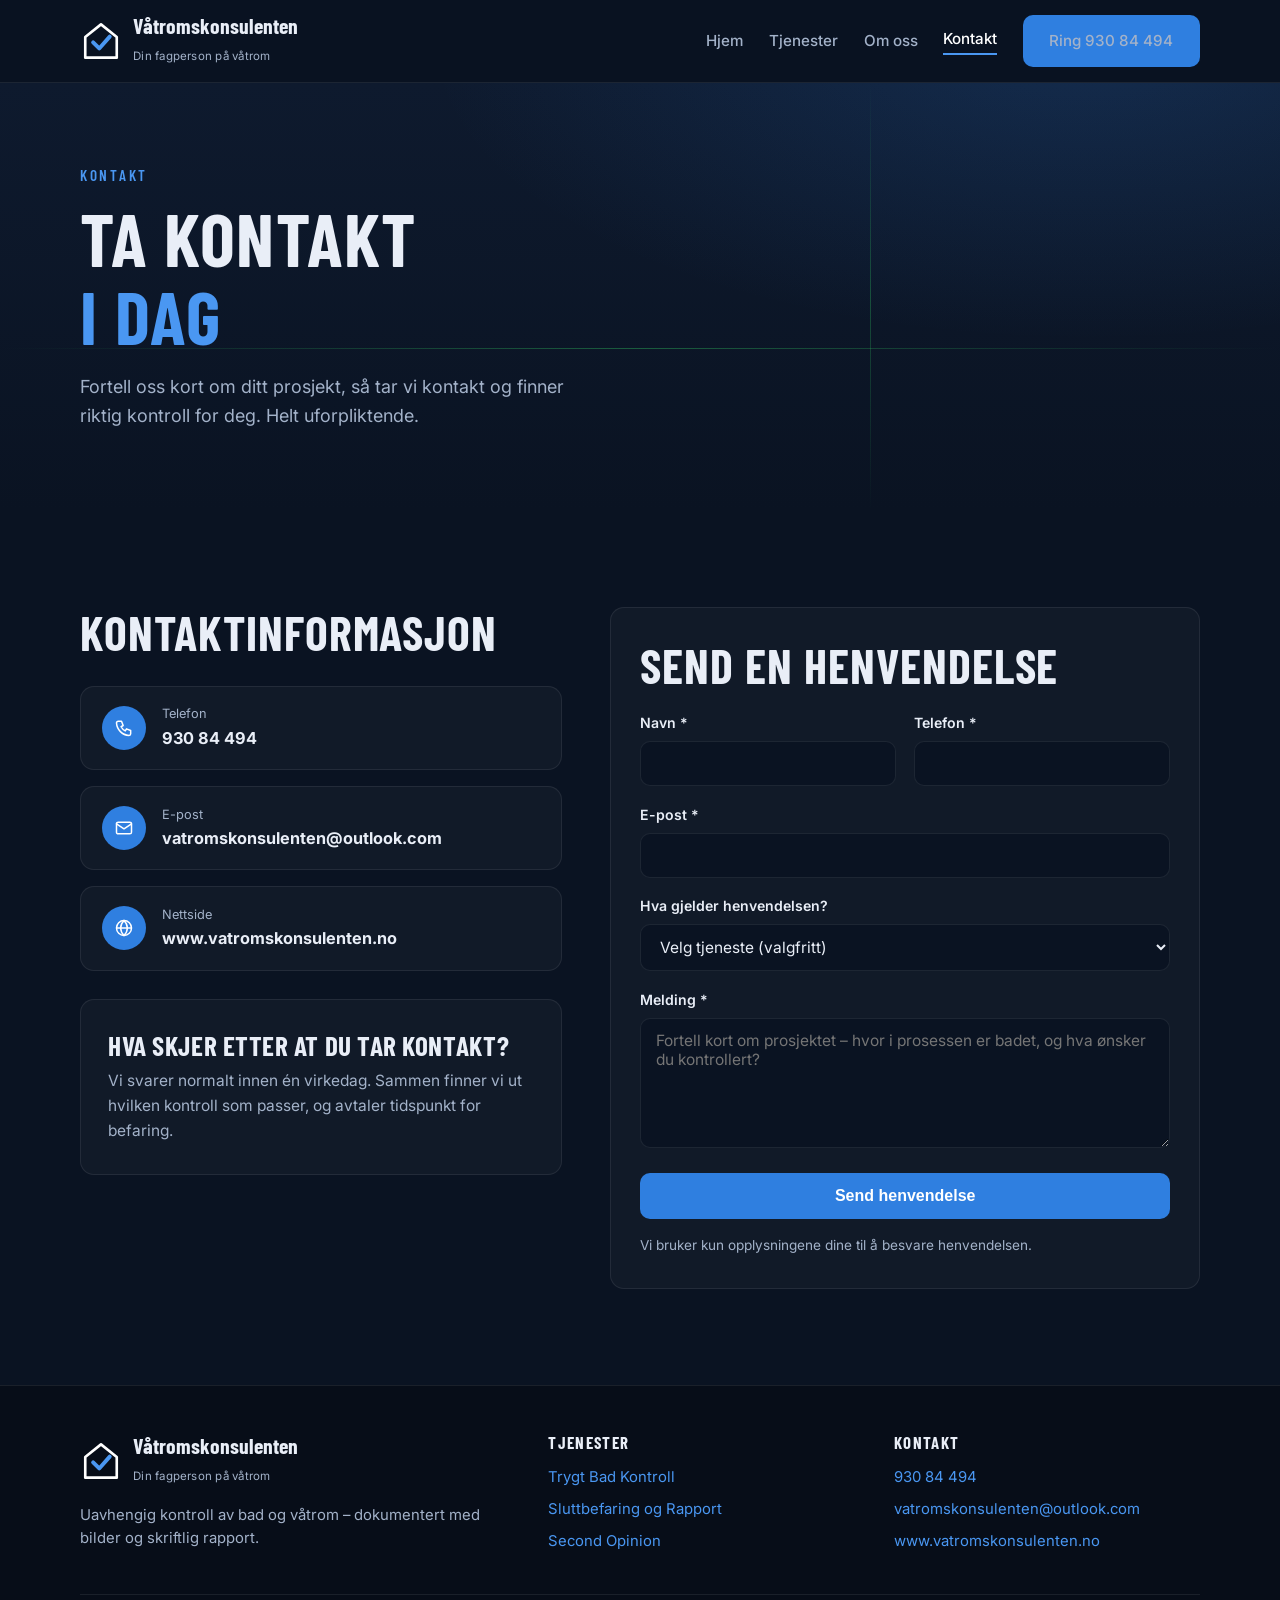
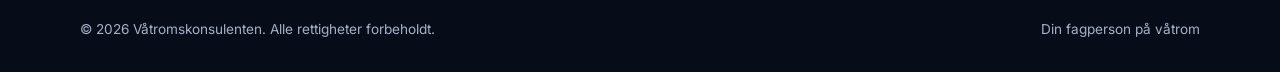
==== kontakt.html @ 176c602d "Legg til nettside for Våtromskonsulenten Statisk nettside med fire sider i mørk stil basert på trykk" ====
<!DOCTYPE html>
<html lang="no">
<head>
  <meta charset="UTF-8">
  <meta name="viewport" content="width=device-width, initial-scale=1.0">
  <title>Kontakt oss – Våtromskonsulenten</title>
  <meta name="description" content="Kontakt Våtromskonsulenten for uavhengig kontroll av bad og våtrom. Ring 930 84 494 eller send oss en henvendelse.">
  <link rel="preconnect" href="https://fonts.googleapis.com">
  <link rel="preconnect" href="https://fonts.gstatic.com" crossorigin>
  <link href="https://fonts.googleapis.com/css2?family=Barlow+Condensed:wght@600;700&family=Inter:wght@400;500;600&display=swap" rel="stylesheet">
  <link rel="stylesheet" href="css/style.css">
</head>
<body>

<header class="site-header">
  <div class="container">
    <a href="index.html" class="brand">
      <svg class="brand-logo" viewBox="0 0 48 48" fill="none" aria-hidden="true">
        <path d="M24 5 6 19.5V43h36V19.5L24 5z" stroke="#fff" stroke-width="3" stroke-linejoin="round"/>
        <path d="M15 25.5l7 7L34 19" stroke="#4a97f2" stroke-width="4.5" stroke-linecap="round" stroke-linejoin="round"/>
      </svg>
      <span>
        <span class="brand-name">Våtromskonsulenten</span><br>
        <span class="brand-tag">Din fagperson på våtrom</span>
      </span>
    </a>
    <button class="nav-toggle" aria-label="Meny" aria-expanded="false">☰</button>
    <nav class="site-nav">
      <a href="index.html">Hjem</a>
      <a href="tjenester.html">Tjenester</a>
      <a href="om-oss.html">Om oss</a>
      <a href="kontakt.html" aria-current="page">Kontakt</a>
      <a href="tel:+4793084494" class="btn btn-primary">Ring 930 84 494</a>
    </nav>
  </div>
</header>

<main>

  <section class="hero" style="padding-block: clamp(3rem, 7vw, 5rem);">
    <div class="container">
      <p class="eyebrow">Kontakt</p>
      <h1>Ta kontakt<br><span class="accent-blue">i dag</span></h1>
      <p class="lead" style="margin-top: 1.2rem;">Fortell oss kort om ditt prosjekt, så tar vi kontakt og finner riktig kontroll for deg. Helt uforpliktende.</p>
    </div>
  </section>

  <section class="section">
    <div class="container contact-grid">

      <div>
        <h2>Kontaktinformasjon</h2>
        <div class="contact-list">
          <a href="tel:+4793084494" class="contact-item">
            <span class="icon-badge">
              <svg viewBox="0 0 24 24" fill="none" aria-hidden="true"><path d="M5 4h4l2 5-2.5 1.5a12 12 0 0 0 5 5L15 13l5 2v4a2 2 0 0 1-2 2A16 16 0 0 1 3 6a2 2 0 0 1 2-2z" stroke="#fff" stroke-width="1.8" stroke-linejoin="round"/></svg>
            </span>
            <span><small>Telefon</small><strong>930 84 494</strong></span>
          </a>
          <a href="mailto:vatromskonsulenten@outlook.com" class="contact-item">
            <span class="icon-badge">
              <svg viewBox="0 0 24 24" fill="none" aria-hidden="true"><rect x="3" y="5" width="18" height="14" rx="2" stroke="#fff" stroke-width="1.8"/><path d="M3 7l9 6 9-6" stroke="#fff" stroke-width="1.8" stroke-linecap="round" stroke-linejoin="round"/></svg>
            </span>
            <span><small>E-post</small><strong>vatromskonsulenten@outlook.com</strong></span>
          </a>
          <a href="https://www.vatromskonsulenten.no" class="contact-item">
            <span class="icon-badge">
              <svg viewBox="0 0 24 24" fill="none" aria-hidden="true"><circle cx="12" cy="12" r="9" stroke="#fff" stroke-width="1.8"/><path d="M3 12h18M12 3c2.5 2.6 4 5.6 4 9s-1.5 6.4-4 9c-2.5-2.6-4-5.6-4-9s1.5-6.4 4-9z" stroke="#fff" stroke-width="1.8"/></svg>
            </span>
            <span><small>Nettside</small><strong>www.vatromskonsulenten.no</strong></span>
          </a>
        </div>

        <div class="card" style="margin-top: 1.8rem;">
          <h3>Hva skjer etter at du tar kontakt?</h3>
          <p style="margin-top: 0.6rem;">Vi svarer normalt innen én virkedag. Sammen finner vi ut hvilken kontroll som passer, og avtaler tidspunkt for befaring.</p>
        </div>
      </div>

      <div>
        <div class="form-card">
          <h2 style="margin-bottom: 1.4rem;">Send en henvendelse</h2>
          <!--
            SKJEMAOPPSETT (gjøres ved lansering):
            1. Opprett gratis konto på https://formspree.io
            2. Lag et nytt skjema og kopier skjema-ID-en (ser ut som "xabcdefg")
            3. Bytt ut FORM_ID i action-attributtet under med den ekte ID-en
            Skjemaet sender da e-post rett til innboksen – ingen backend nødvendig.
          -->
          <form id="contact-form" action="https://formspree.io/f/FORM_ID" method="POST">
            <div class="form-grid">
              <div class="form-row">
                <div class="field">
                  <label for="name">Navn *</label>
                  <input type="text" id="name" name="navn" required autocomplete="name">
                </div>
                <div class="field">
                  <label for="phone">Telefon *</label>
                  <input type="tel" id="phone" name="telefon" required autocomplete="tel">
                </div>
              </div>
              <div class="field">
                <label for="email">E-post *</label>
                <input type="email" id="email" name="epost" required autocomplete="email">
              </div>
              <div class="field">
                <label for="service">Hva gjelder henvendelsen?</label>
                <select id="service" name="tjeneste">
                  <option value="">Velg tjeneste (valgfritt)</option>
                  <option value="Trygt Bad Kontroll">Trygt Bad Kontroll – før flislegging</option>
                  <option value="Sluttbefaring og Rapport">Sluttbefaring og Rapport – før overtakelse</option>
                  <option value="Second Opinion">Second Opinion – tvist eller skade</option>
                  <option value="Annet">Annet / usikker</option>
                </select>
              </div>
              <div class="field">
                <label for="message">Melding *</label>
                <textarea id="message" name="melding" required placeholder="Fortell kort om prosjektet – hvor i prosessen er badet, og hva ønsker du kontrollert?"></textarea>
              </div>
              <button type="submit" class="btn btn-primary" style="justify-content: center;">Send henvendelse</button>
            </div>
            <p class="form-status" id="form-status" role="status"></p>
            <p class="form-note">Vi bruker kun opplysningene dine til å besvare henvendelsen.</p>
          </form>
        </div>
      </div>

    </div>
  </section>

</main>

<footer class="site-footer">
  <div class="container">
    <div class="footer-grid">
      <div>
        <a href="index.html" class="brand" style="margin-bottom: 1rem;">
          <svg class="brand-logo" viewBox="0 0 48 48" fill="none" aria-hidden="true">
            <path d="M24 5 6 19.5V43h36V19.5L24 5z" stroke="#fff" stroke-width="3" stroke-linejoin="round"/>
            <path d="M15 25.5l7 7L34 19" stroke="#4a97f2" stroke-width="4.5" stroke-linecap="round" stroke-linejoin="round"/>
          </svg>
          <span>
            <span class="brand-name">Våtromskonsulenten</span><br>
            <span class="brand-tag">Din fagperson på våtrom</span>
          </span>
        </a>
        <p>Uavhengig kontroll av bad og våtrom – dokumentert med bilder og skriftlig rapport.</p>
      </div>
      <div>
        <h3>Tjenester</h3>
        <ul>
          <li><a href="tjenester.html#trygt-bad">Trygt Bad Kontroll</a></li>
          <li><a href="tjenester.html#sluttbefaring">Sluttbefaring og Rapport</a></li>
          <li><a href="tjenester.html#second-opinion">Second Opinion</a></li>
        </ul>
      </div>
      <div>
        <h3>Kontakt</h3>
        <ul>
          <li><a href="tel:+4793084494">930 84 494</a></li>
          <li><a href="mailto:vatromskonsulenten@outlook.com">vatromskonsulenten@outlook.com</a></li>
          <li><a href="https://www.vatromskonsulenten.no">www.vatromskonsulenten.no</a></li>
        </ul>
      </div>
    </div>
    <div class="footer-bottom">
      <span>© 2026 Våtromskonsulenten. Alle rettigheter forbeholdt.</span>
      <span>Din fagperson på våtrom</span>
    </div>
  </div>
</footer>

<script src="js/main.js"></script>
</body>
</html>
---- css/style.css ----
/* ==========================================================================
   Våtromskonsulenten — hovedstilark
   Fargepalett og uttrykk hentet fra trykksakene:
   mørk marineblå, blå aksent, olivengrønn aksent (Second Opinion),
   hvite kondenserte titler og grønne "laserlinjer".
   ========================================================================== */

:root {
  --navy-950: #070d18;
  --navy-900: #0a1322;
  --navy-800: #0e1a2e;
  --navy-700: #14233c;
  --navy-600: #1b2f4e;
  --blue: #2f7fe0;
  --blue-bright: #4a97f2;
  --blue-soft: #7db4f5;
  --green: #93a75c;
  --green-bright: #a9bd6f;
  --laser: #35e06a;
  --text: #e9eef7;
  --muted: #a3b2c9;
  --line: rgba(255, 255, 255, 0.08);
  --card: rgba(255, 255, 255, 0.03);
  --radius: 14px;
  --font-head: "Barlow Condensed", "Arial Narrow", sans-serif;
  --font-body: "Inter", "Segoe UI", Helvetica, Arial, sans-serif;
}

* { margin: 0; padding: 0; box-sizing: border-box; }

html { scroll-behavior: smooth; }

body {
  font-family: var(--font-body);
  background: var(--navy-900);
  color: var(--text);
  line-height: 1.6;
  -webkit-font-smoothing: antialiased;
}

img, svg { display: block; max-width: 100%; }

a { color: var(--blue-bright); text-decoration: none; }
a:hover { color: var(--blue-soft); }

.container {
  width: min(1120px, 100% - 2.5rem);
  margin-inline: auto;
}

/* ---------- Typografi ---------- */

h1, h2, h3, .display {
  font-family: var(--font-head);
  font-weight: 700;
  text-transform: uppercase;
  letter-spacing: 0.02em;
  line-height: 1.05;
}

h1 { font-size: clamp(2.6rem, 6.5vw, 4.6rem); }
h2 { font-size: clamp(2rem, 4.5vw, 3rem); }
h3 { font-size: clamp(1.35rem, 2.5vw, 1.7rem); }

.accent-blue { color: var(--blue-bright); }
.accent-green { color: var(--green-bright); }

.lead {
  font-size: 1.125rem;
  color: var(--muted);
  max-width: 46ch;
}

.eyebrow {
  font-family: var(--font-head);
  text-transform: uppercase;
  letter-spacing: 0.18em;
  font-size: 0.95rem;
  font-weight: 600;
  color: var(--blue-bright);
  margin-bottom: 0.75rem;
}

.eyebrow.green { color: var(--green-bright); }

/* ---------- Header / navigasjon ---------- */

.site-header {
  position: sticky;
  top: 0;
  z-index: 50;
  background: rgba(10, 19, 34, 0.92);
  backdrop-filter: blur(10px);
  border-bottom: 1px solid var(--line);
}

.site-header .container {
  display: flex;
  align-items: center;
  justify-content: space-between;
  gap: 1.5rem;
  padding-block: 0.9rem;
}

.brand {
  display: flex;
  align-items: center;
  gap: 0.7rem;
  color: var(--text);
}
.brand:hover { color: var(--text); }

.brand-logo { width: 42px; height: 42px; flex-shrink: 0; }

.brand-name {
  font-family: var(--font-head);
  font-size: 1.35rem;
  font-weight: 700;
  line-height: 1.1;
}

.brand-tag {
  font-size: 0.72rem;
  color: var(--muted);
  letter-spacing: 0.02em;
}

.site-nav {
  display: flex;
  align-items: center;
  gap: 1.6rem;
}

.site-nav a {
  color: var(--muted);
  font-size: 0.95rem;
  font-weight: 500;
  transition: color 0.15s ease;
}

.site-nav a:hover,
.site-nav a[aria-current="page"] { color: #fff; }

.site-nav a[aria-current="page"] {
  border-bottom: 2px solid var(--blue-bright);
  padding-bottom: 2px;
}

.nav-toggle {
  display: none;
  background: none;
  border: 1px solid var(--line);
  border-radius: 8px;
  padding: 0.45rem 0.6rem;
  color: var(--text);
  font-size: 1.15rem;
  cursor: pointer;
}

@media (max-width: 760px) {
  .nav-toggle { display: block; }
  .site-nav {
    position: absolute;
    top: 100%;
    left: 0;
    right: 0;
    flex-direction: column;
    align-items: flex-start;
    gap: 0;
    background: var(--navy-800);
    border-bottom: 1px solid var(--line);
    display: none;
  }
  .site-nav.open { display: flex; }
  .site-nav a {
    width: 100%;
    padding: 0.9rem 1.25rem;
    border-bottom: 1px solid var(--line);
  }
  .site-nav a[aria-current="page"] { border-bottom: 1px solid var(--line); color: var(--blue-bright); }
  .site-nav .btn { margin: 0.9rem 1.25rem; width: auto; }
}

/* ---------- Knapper ---------- */

.btn {
  display: inline-flex;
  align-items: center;
  gap: 0.5rem;
  padding: 0.8rem 1.6rem;
  border-radius: 10px;
  font-weight: 600;
  font-size: 1rem;
  border: 1px solid transparent;
  cursor: pointer;
  transition: transform 0.12s ease, background 0.15s ease, border-color 0.15s ease;
}

.btn:hover { transform: translateY(-1px); }

.btn-primary {
  background: var(--blue);
  color: #fff;
}
.btn-primary:hover { background: var(--blue-bright); color: #fff; }

.btn-outline {
  border-color: rgba(255, 255, 255, 0.25);
  color: var(--text);
  background: transparent;
}
.btn-outline:hover { border-color: var(--blue-bright); color: #fff; }

.btn-green {
  background: var(--green);
  color: #0d1424;
}
.btn-green:hover { background: var(--green-bright); color: #0d1424; }

/* ---------- Hero ---------- */

.hero {
  position: relative;
  overflow: hidden;
  padding-block: clamp(4rem, 10vw, 7.5rem);
  background:
    radial-gradient(1100px 500px at 85% -10%, rgba(47, 127, 224, 0.18), transparent 60%),
    linear-gradient(180deg, var(--navy-800), var(--navy-900));
}

/* grønne "laserlinjer" som på bildene */
.hero::before,
.hero::after {
  content: "";
  position: absolute;
  background: linear-gradient(90deg, transparent, rgba(53, 224, 106, 0.35), transparent);
  pointer-events: none;
}
.hero::before {
  top: 62%;
  left: 0;
  right: 0;
  height: 1px;
}
.hero::after {
  top: 0;
  bottom: 0;
  left: 68%;
  width: 1px;
  background: linear-gradient(180deg, transparent, rgba(53, 224, 106, 0.28), transparent);
}

.hero-grid {
  display: grid;
  grid-template-columns: 1.15fr 0.85fr;
  gap: 3.5rem;
  align-items: center;
}

@media (max-width: 860px) {
  .hero-grid { grid-template-columns: 1fr; }
}

.hero .lead { margin-top: 1.4rem; }

.hero-cta {
  display: flex;
  flex-wrap: wrap;
  gap: 0.9rem;
  margin-top: 2.2rem;
}

.hero-points {
  display: flex;
  flex-wrap: wrap;
  gap: 1.4rem;
  margin-top: 2.4rem;
  color: var(--muted);
  font-size: 0.92rem;
}

.hero-points span {
  display: inline-flex;
  align-items: center;
  gap: 0.45rem;
}

.hero-points svg { width: 17px; height: 17px; flex-shrink: 0; }

/* Sjekkliste-kort i hero (referanse til "SLUTTRAPPORT"-blokka) */
.clipboard-card {
  background: linear-gradient(180deg, #f6f7f9, #e9ecf1);
  color: #1c2433;
  border-radius: 12px;
  padding: 1.8rem 1.7rem;
  box-shadow: 0 30px 60px rgba(0, 0, 0, 0.45);
  transform: rotate(2deg);
  max-width: 380px;
  margin-inline: auto;
}

.clipboard-card h3 {
  font-size: 1.25rem;
  text-align: center;
  letter-spacing: 0.08em;
  border-bottom: 2px solid #1c2433;
  padding-bottom: 0.7rem;
  margin-bottom: 1rem;
}

.clipboard-card ul { list-style: none; }

.clipboard-card li {
  display: flex;
  align-items: center;
  gap: 0.65rem;
  padding-block: 0.42rem;
  font-size: 0.95rem;
  border-bottom: 1px solid rgba(28, 36, 51, 0.12);
}

.clipboard-card li:last-child { border-bottom: none; }

.clipboard-card svg { width: 19px; height: 19px; flex-shrink: 0; }

/* ---------- Seksjoner ---------- */

.section { padding-block: clamp(3.5rem, 8vw, 6rem); }

.section-alt { background: var(--navy-800); border-block: 1px solid var(--line); }

.section-head {
  max-width: 640px;
  margin-bottom: 2.8rem;
}

.section-head .lead { margin-top: 0.9rem; }

/* ---------- Kort / grids ---------- */

.grid-3 {
  display: grid;
  grid-template-columns: repeat(3, 1fr);
  gap: 1.4rem;
}

@media (max-width: 900px) { .grid-3 { grid-template-columns: 1fr; } }

.card {
  background: var(--card);
  border: 1px solid var(--line);
  border-radius: var(--radius);
  padding: 1.9rem 1.7rem;
  transition: border-color 0.15s ease, transform 0.15s ease;
}

.card:hover { border-color: rgba(74, 151, 242, 0.45); transform: translateY(-3px); }

.card.green-hover:hover { border-color: rgba(169, 189, 111, 0.5); }

.icon-badge {
  width: 52px;
  height: 52px;
  border-radius: 12px;
  display: grid;
  place-items: center;
  background: var(--blue);
  margin-bottom: 1.2rem;
}

.icon-badge svg { width: 26px; height: 26px; }

.icon-badge.green { background: var(--green); }

.card h3 { margin-bottom: 0.6rem; }

.card p { color: var(--muted); font-size: 0.97rem; }

.card .price-row {
  display: flex;
  align-items: baseline;
  gap: 0.5rem;
  margin-top: 1.3rem;
  padding-top: 1.1rem;
  border-top: 1px solid var(--line);
}

.price {
  font-family: var(--font-head);
  font-size: 2rem;
  font-weight: 700;
  color: var(--blue-bright);
}

.price.green { color: var(--green-bright); }

.price-note { color: var(--muted); font-size: 0.85rem; }

.card-link {
  display: inline-flex;
  align-items: center;
  gap: 0.4rem;
  margin-top: 1.1rem;
  font-weight: 600;
  font-size: 0.95rem;
}

/* ---------- Sjekklister ---------- */

.checklist { list-style: none; display: grid; gap: 0.7rem; }

.checklist li {
  display: flex;
  align-items: flex-start;
  gap: 0.75rem;
  color: var(--text);
}

.checklist li span { color: var(--muted); }
.checklist li strong { color: var(--text); font-weight: 600; }

.checklist svg { width: 22px; height: 22px; flex-shrink: 0; margin-top: 2px; }

/* ---------- Tjenestedetaljer ---------- */

.service-detail {
  display: grid;
  grid-template-columns: 1fr 1fr;
  gap: 3rem;
  align-items: start;
  padding-block: clamp(3rem, 7vw, 5rem);
  border-bottom: 1px solid var(--line);
}

.service-detail:last-of-type { border-bottom: none; }

@media (max-width: 860px) { .service-detail { grid-template-columns: 1fr; gap: 1.8rem; } }

.service-detail .lead { margin-block: 1rem 1.6rem; max-width: none; }

.price-card {
  background: var(--card);
  border: 1px solid var(--line);
  border-radius: var(--radius);
  padding: 1.7rem 1.6rem;
  display: flex;
  align-items: center;
  gap: 1.2rem;
  margin-top: 1.8rem;
  max-width: 340px;
}

.price-card svg { width: 46px; height: 46px; flex-shrink: 0; }

.price-card .price { font-size: 2.3rem; line-height: 1; }

/* ---------- Prosess ---------- */

.steps {
  display: grid;
  grid-template-columns: repeat(3, 1fr);
  gap: 1.4rem;
  counter-reset: step;
}

@media (max-width: 860px) { .steps { grid-template-columns: 1fr; } }

.step {
  position: relative;
  padding: 1.8rem 1.6rem 1.6rem;
  background: var(--card);
  border: 1px solid var(--line);
  border-radius: var(--radius);
}

.step::before {
  counter-increment: step;
  content: counter(step, decimal-leading-zero);
  font-family: var(--font-head);
  font-size: 2.4rem;
  font-weight: 700;
  color: var(--blue-bright);
  opacity: 0.85;
  display: block;
  margin-bottom: 0.5rem;
}

.step h3 { margin-bottom: 0.45rem; }
.step p { color: var(--muted); font-size: 0.96rem; }

/* ---------- CTA-bånd ---------- */

.cta-band {
  background:
    radial-gradient(700px 300px at 15% 0%, rgba(47, 127, 224, 0.25), transparent 60%),
    var(--navy-800);
  border-block: 1px solid var(--line);
  text-align: center;
  padding-block: clamp(3.5rem, 8vw, 5.5rem);
}

.cta-band .lead { margin: 1rem auto 2rem; }

/* ---------- Kontakt ---------- */

.contact-grid {
  display: grid;
  grid-template-columns: 0.9fr 1.1fr;
  gap: 3rem;
  align-items: start;
}

@media (max-width: 860px) { .contact-grid { grid-template-columns: 1fr; } }

.contact-list { display: grid; gap: 1rem; margin-top: 1.8rem; }

.contact-item {
  display: flex;
  align-items: center;
  gap: 1rem;
  background: var(--card);
  border: 1px solid var(--line);
  border-radius: var(--radius);
  padding: 1.1rem 1.3rem;
  color: var(--text);
  transition: border-color 0.15s ease;
}

.contact-item:hover { border-color: rgba(74, 151, 242, 0.45); color: var(--text); }

.contact-item .icon-badge { width: 44px; height: 44px; margin: 0; border-radius: 50%; }
.contact-item .icon-badge svg { width: 20px; height: 20px; }

.contact-item small { display: block; color: var(--muted); font-size: 0.8rem; }
.contact-item strong { font-size: 1.02rem; }

/* ---------- Skjema ---------- */

.form-card {
  background: var(--card);
  border: 1px solid var(--line);
  border-radius: var(--radius);
  padding: 2rem 1.8rem;
}

.form-grid { display: grid; gap: 1.1rem; }

.form-row {
  display: grid;
  grid-template-columns: 1fr 1fr;
  gap: 1.1rem;
}

@media (max-width: 640px) { .form-row { grid-template-columns: 1fr; } }

.field label {
  display: block;
  font-size: 0.88rem;
  font-weight: 600;
  margin-bottom: 0.4rem;
}

.field input,
.field select,
.field textarea {
  width: 100%;
  background: var(--navy-900);
  border: 1px solid var(--line);
  border-radius: 10px;
  color: var(--text);
  font-family: inherit;
  font-size: 0.97rem;
  padding: 0.75rem 0.9rem;
  transition: border-color 0.15s ease;
}

.field input:focus,
.field select:focus,
.field textarea:focus {
  outline: none;
  border-color: var(--blue-bright);
}

.field textarea { resize: vertical; min-height: 130px; }

.form-note {
  font-size: 0.85rem;
  color: var(--muted);
  margin-top: 1rem;
}

.form-status {
  display: none;
  margin-top: 1rem;
  padding: 0.9rem 1.1rem;
  border-radius: 10px;
  font-size: 0.93rem;
}

.form-status.ok { display: block; background: rgba(53, 224, 106, 0.12); border: 1px solid rgba(53, 224, 106, 0.4); }
.form-status.err { display: block; background: rgba(224, 80, 80, 0.12); border: 1px solid rgba(224, 80, 80, 0.4); }

/* ---------- Om oss ---------- */

.prose { max-width: 68ch; }

.prose p { color: var(--muted); margin-bottom: 1.1rem; }

.prose strong { color: var(--text); }

.placeholder-hint {
  background: rgba(74, 151, 242, 0.08);
  border: 1px dashed rgba(74, 151, 242, 0.5);
  border-radius: 10px;
  padding: 0.9rem 1.1rem;
  font-size: 0.88rem;
  color: var(--blue-soft);
  margin-bottom: 2rem;
}

/* ---------- Footer ---------- */

.site-footer {
  background: var(--navy-950);
  border-top: 1px solid var(--line);
  padding-block: 3rem 2rem;
}

.footer-grid {
  display: grid;
  grid-template-columns: 1.4fr 1fr 1fr;
  gap: 2.5rem;
  margin-bottom: 2.5rem;
}

@media (max-width: 760px) { .footer-grid { grid-template-columns: 1fr; gap: 1.8rem; } }

.site-footer p, .site-footer li { color: var(--muted); font-size: 0.93rem; }

.site-footer ul { list-style: none; display: grid; gap: 0.5rem; }

.site-footer h3 { font-size: 1.05rem; margin-bottom: 0.9rem; letter-spacing: 0.08em; }

.footer-bottom {
  border-top: 1px solid var(--line);
  padding-top: 1.5rem;
  display: flex;
  flex-wrap: wrap;
  justify-content: space-between;
  gap: 0.8rem;
  color: var(--muted);
  font-size: 0.85rem;
}
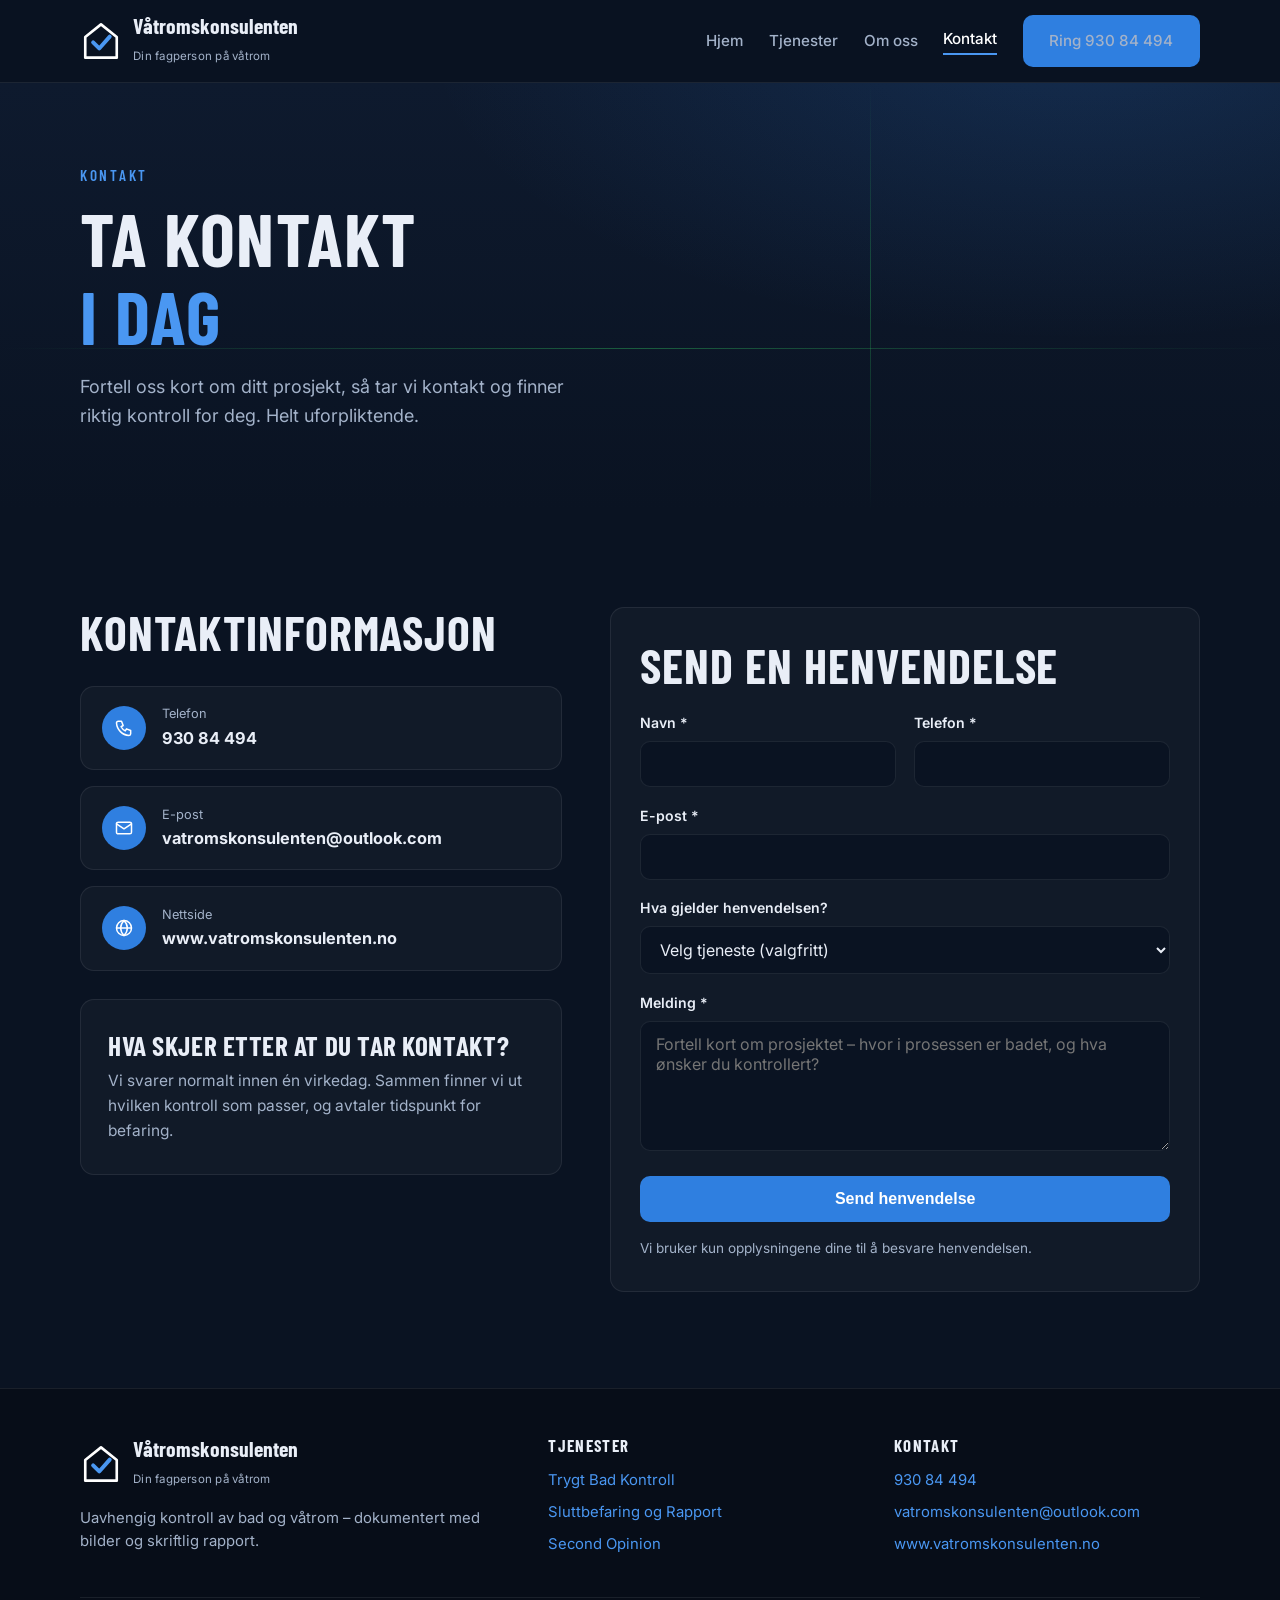
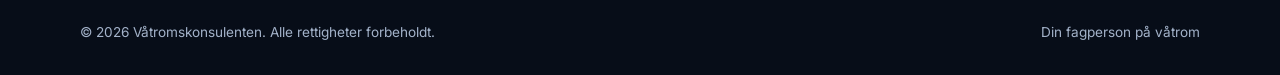
==== commit 30881499: "Optimaliser nettsiden for mobil - Hindre horisontal overflow: lange ord i overskrifter brytes, og   " ====
--- a/kontakt.html
+++ b/kontakt.html
@@ -3,6 +3,7 @@
 <head>
   <meta charset="UTF-8">
   <meta name="viewport" content="width=device-width, initial-scale=1.0">
+  <meta name="theme-color" content="#0a1322">
   <title>Kontakt oss – Våtromskonsulenten</title>
   <meta name="description" content="Kontakt Våtromskonsulenten for uavhengig kontroll av bad og våtrom. Ring 930 84 494 eller send oss en henvendelse.">
   <link rel="preconnect" href="https://fonts.googleapis.com">
--- a/css/style.css
+++ b/css/style.css
@@ -56,6 +56,9 @@
   text-transform: uppercase;
   letter-spacing: 0.02em;
   line-height: 1.05;
+  /* Lange ord (f.eks. «Våtromskonsulenten») skal aldri sprenge bredden på mobil */
+  overflow-wrap: break-word;
+  hyphens: auto;
 }
 
 h1 { font-size: clamp(2.6rem, 6.5vw, 4.6rem); }
@@ -501,6 +504,13 @@
 
 .cta-band .lead { margin: 1rem auto 2rem; }
 
+.btn-row {
+  display: flex;
+  gap: 0.9rem;
+  justify-content: center;
+  flex-wrap: wrap;
+}
+
 /* ---------- Kontakt ---------- */
 
 .contact-grid {
@@ -509,6 +519,9 @@
   gap: 3rem;
   align-items: start;
 }
+
+/* Kolonnene må kunne krympe under innholdets minimumsbredde på mobil */
+.contact-grid > * { min-width: 0; }
 
 @media (max-width: 860px) { .contact-grid { grid-template-columns: 1fr; } }
 
@@ -532,7 +545,8 @@
 .contact-item .icon-badge svg { width: 20px; height: 20px; }
 
 .contact-item small { display: block; color: var(--muted); font-size: 0.8rem; }
-.contact-item strong { font-size: 1.02rem; }
+.contact-item strong { font-size: 1.02rem; overflow-wrap: anywhere; }
+.contact-item > span:last-child { min-width: 0; }
 
 /* ---------- Skjema ---------- */
 
@@ -544,6 +558,11 @@
 }
 
 .form-grid { display: grid; gap: 1.1rem; }
+
+/* Grid-elementer får min-width:auto som standard – uten dette presser
+   nedtrekksmenyens lange tjenestenavn skjemaet bredere enn mobilskjermen */
+.form-grid > *,
+.form-row > * { min-width: 0; }
 
 .form-row {
   display: grid;
@@ -569,7 +588,8 @@
   border-radius: 10px;
   color: var(--text);
   font-family: inherit;
-  font-size: 0.97rem;
+  /* Minimum 16px hindrer auto-zoom ved fokus på iOS */
+  font-size: 1rem;
   padding: 0.75rem 0.9rem;
   transition: border-color 0.15s ease;
 }
@@ -651,3 +671,31 @@
   color: var(--muted);
   font-size: 0.85rem;
 }
+
+/* ---------- Mobiloptimalisering ---------- */
+
+@media (max-width: 640px) {
+  /* Fullbredde knapper med god treffsone */
+  .hero-cta,
+  .cta-band .btn-row { flex-direction: column; align-items: stretch; }
+  .hero-cta .btn,
+  .cta-band .btn { width: 100%; justify-content: center; padding-block: 0.95rem; }
+
+  /* Sjekkliste-kortet: mindre rotasjon og litt luft over */
+  .clipboard-card { transform: rotate(1deg); margin-top: 1.5rem; padding: 1.5rem 1.3rem; }
+
+  /* Strammere seksjonsluft på små skjermer */
+  .section { padding-block: 3rem; }
+  .card { padding: 1.6rem 1.4rem; }
+  .form-card { padding: 1.6rem 1.3rem; }
+
+  /* Prisene skal fortsatt dominere */
+  .price-card { max-width: none; }
+
+  .hero-points { gap: 0.8rem 1.2rem; }
+}
+
+@media (max-width: 400px) {
+  .brand-name { font-size: 1.15rem; }
+  h1 { font-size: clamp(2.2rem, 11vw, 2.8rem); }
+}
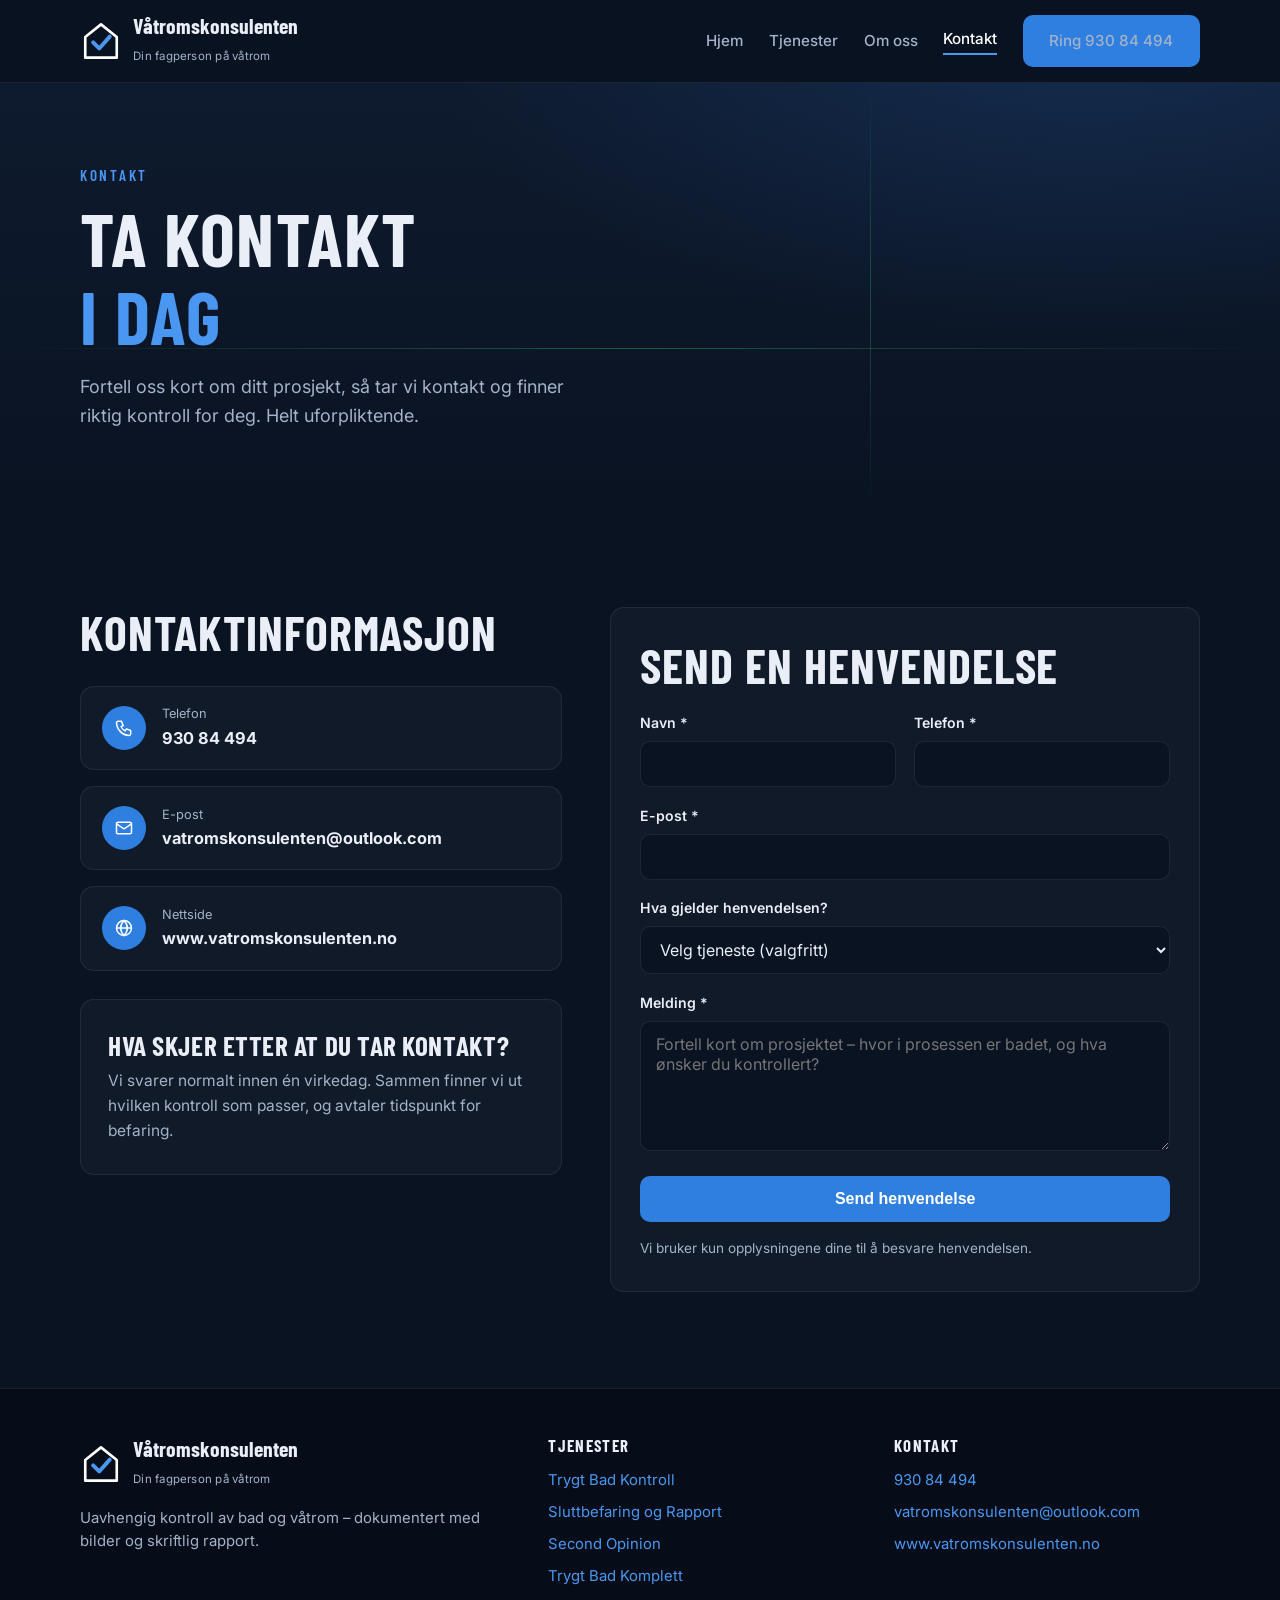
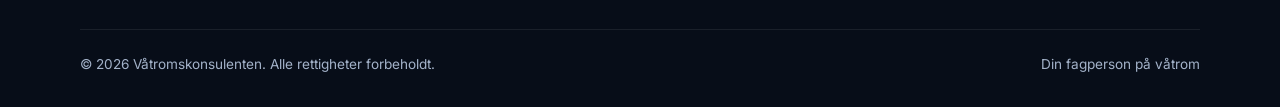
==== commit 3d5dbc39: "Utvid nettsiden med innhold fra nye flyere - Ny tjeneste: Trygt Bad Komplett (12 500,-) med gull-aks" ====
--- a/kontakt.html
+++ b/kontakt.html
@@ -111,6 +111,7 @@
                   <option value="Trygt Bad Kontroll">Trygt Bad Kontroll – før flislegging</option>
                   <option value="Sluttbefaring og Rapport">Sluttbefaring og Rapport – før overtakelse</option>
                   <option value="Second Opinion">Second Opinion – tvist eller skade</option>
+                  <option value="Trygt Bad Komplett">Trygt Bad Komplett – fra kontrakt til ferdig bad</option>
                   <option value="Annet">Annet / usikker</option>
                 </select>
               </div>
@@ -153,6 +154,7 @@
           <li><a href="tjenester.html#trygt-bad">Trygt Bad Kontroll</a></li>
           <li><a href="tjenester.html#sluttbefaring">Sluttbefaring og Rapport</a></li>
           <li><a href="tjenester.html#second-opinion">Second Opinion</a></li>
+          <li><a href="tjenester.html#komplett">Trygt Bad Komplett</a></li>
         </ul>
       </div>
       <div>
--- a/css/style.css
+++ b/css/style.css
@@ -16,6 +16,8 @@
   --blue-soft: #7db4f5;
   --green: #93a75c;
   --green-bright: #a9bd6f;
+  --gold: #c9a24e;
+  --gold-bright: #e0be6f;
   --laser: #35e06a;
   --text: #e9eef7;
   --muted: #a3b2c9;
@@ -67,6 +69,7 @@
 
 .accent-blue { color: var(--blue-bright); }
 .accent-green { color: var(--green-bright); }
+.accent-gold { color: var(--gold-bright); }
 
 .lead {
   font-size: 1.125rem;
@@ -85,6 +88,7 @@
 }
 
 .eyebrow.green { color: var(--green-bright); }
+.eyebrow.gold { color: var(--gold-bright); }
 
 /* ---------- Header / navigasjon ---------- */
 
@@ -262,6 +266,11 @@
 
 @media (max-width: 860px) {
   .hero-grid { grid-template-columns: 1fr; }
+
+  /* På mobil stables innholdet – laserkrysset ville skåret tilfeldig
+     gjennom kortet. Behold kun én vannrett «nivålinje» langs bunnen. */
+  .hero::after { display: none; }
+  .hero::before { top: auto; bottom: 0; }
 }
 
 .hero .lead { margin-top: 1.4rem; }
@@ -349,6 +358,23 @@
 
 @media (max-width: 900px) { .grid-3 { grid-template-columns: 1fr; } }
 
+.grid-2 {
+  display: grid;
+  grid-template-columns: repeat(2, 1fr);
+  gap: 1.4rem;
+}
+
+@media (max-width: 860px) { .grid-2 { grid-template-columns: 1fr; } }
+
+.grid-4 {
+  display: grid;
+  grid-template-columns: repeat(4, 1fr);
+  gap: 1.4rem;
+}
+
+@media (max-width: 1000px) { .grid-4 { grid-template-columns: repeat(2, 1fr); } }
+@media (max-width: 600px) { .grid-4 { grid-template-columns: 1fr; } }
+
 .card {
   background: var(--card);
   border: 1px solid var(--line);
@@ -360,6 +386,8 @@
 .card:hover { border-color: rgba(74, 151, 242, 0.45); transform: translateY(-3px); }
 
 .card.green-hover:hover { border-color: rgba(169, 189, 111, 0.5); }
+.card.gold-hover:hover { border-color: rgba(224, 190, 111, 0.5); }
+.card.gold-border { border-color: rgba(224, 190, 111, 0.35); }
 
 .icon-badge {
   width: 52px;
@@ -374,6 +402,7 @@
 .icon-badge svg { width: 26px; height: 26px; }
 
 .icon-badge.green { background: var(--green); }
+.icon-badge.gold { background: var(--gold); }
 
 .card h3 { margin-bottom: 0.6rem; }
 
@@ -396,6 +425,7 @@
 }
 
 .price.green { color: var(--green-bright); }
+.price.gold { color: var(--gold-bright); }
 
 .price-note { color: var(--muted); font-size: 0.85rem; }
 
@@ -456,6 +486,56 @@
 .price-card svg { width: 46px; height: 46px; flex-shrink: 0; }
 
 .price-card .price { font-size: 2.3rem; line-height: 1; }
+
+/* ---------- Nummerert stegliste (Trygt Bad Komplett) ---------- */
+
+.num-list {
+  list-style: none;
+  display: grid;
+  gap: 1rem;
+  counter-reset: nl;
+}
+
+.num-list li {
+  display: flex;
+  align-items: flex-start;
+  gap: 1rem;
+}
+
+.num-list li::before {
+  counter-increment: nl;
+  content: counter(nl, decimal-leading-zero);
+  font-family: var(--font-head);
+  font-size: 1.7rem;
+  font-weight: 700;
+  line-height: 1.2;
+  color: var(--gold-bright);
+  flex-shrink: 0;
+}
+
+.num-list li strong { display: block; }
+.num-list li span { color: var(--muted); }
+
+/* ---------- Nøkkeltall ---------- */
+
+.stat-num {
+  font-family: var(--font-head);
+  font-size: 2.4rem;
+  font-weight: 700;
+  color: var(--blue-bright);
+  line-height: 1.1;
+}
+
+/* ---------- Motto ---------- */
+
+.motto {
+  font-family: var(--font-head);
+  font-weight: 700;
+  text-transform: uppercase;
+  letter-spacing: 0.14em;
+  font-size: 1.25rem;
+  color: var(--blue-bright);
+}
 
 /* ---------- Prosess ---------- */
 
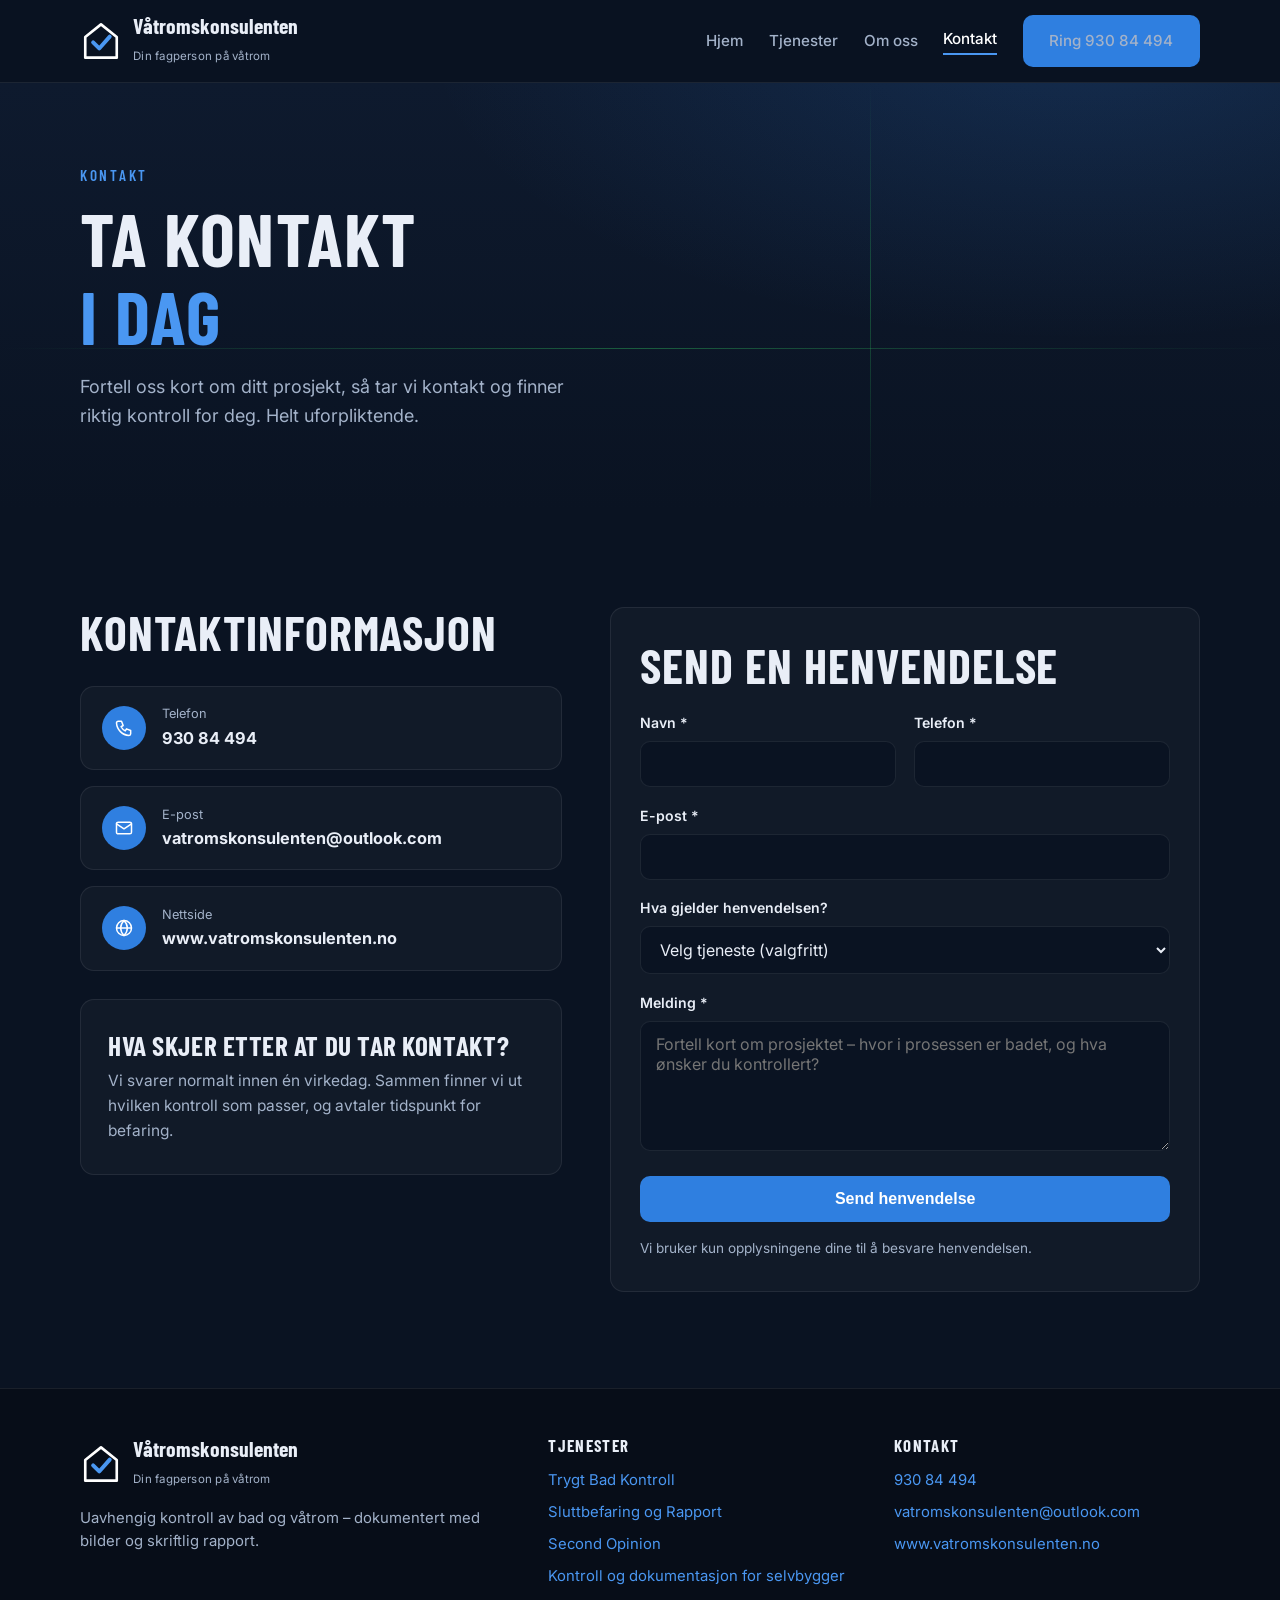
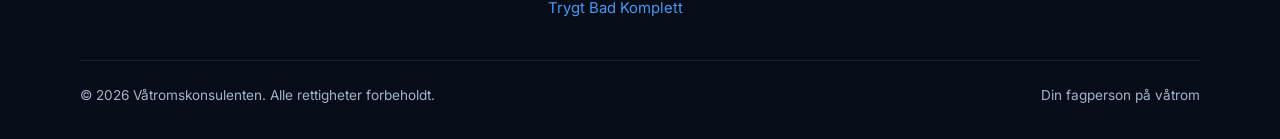
==== commit 28225f1d: "Legg til femte tjeneste: Kontroll og dokumentasjon for selvbygger Ny tjeneste (6 250,-) fra ny flyer" ====
--- a/kontakt.html
+++ b/kontakt.html
@@ -111,6 +111,7 @@
                   <option value="Trygt Bad Kontroll">Trygt Bad Kontroll – før flislegging</option>
                   <option value="Sluttbefaring og Rapport">Sluttbefaring og Rapport – før overtakelse</option>
                   <option value="Second Opinion">Second Opinion – tvist eller skade</option>
+                  <option value="Kontroll og dokumentasjon for selvbygger">Kontroll og dokumentasjon for selvbygger</option>
                   <option value="Trygt Bad Komplett">Trygt Bad Komplett – fra kontrakt til ferdig bad</option>
                   <option value="Annet">Annet / usikker</option>
                 </select>
@@ -154,6 +155,7 @@
           <li><a href="tjenester.html#trygt-bad">Trygt Bad Kontroll</a></li>
           <li><a href="tjenester.html#sluttbefaring">Sluttbefaring og Rapport</a></li>
           <li><a href="tjenester.html#second-opinion">Second Opinion</a></li>
+          <li><a href="tjenester.html#selvbygger">Kontroll og dokumentasjon for selvbygger</a></li>
           <li><a href="tjenester.html#komplett">Trygt Bad Komplett</a></li>
         </ul>
       </div>
--- a/css/style.css
+++ b/css/style.css
@@ -264,6 +264,10 @@
   align-items: center;
 }
 
+/* Uten dette vokser kolonnen forbi skjermkanten på smale mobiler
+   (f.eks. iPhone mini) i stedet for at lange ord i tittelen brytes */
+.hero-grid > * { min-width: 0; }
+
 @media (max-width: 860px) {
   .hero-grid { grid-template-columns: 1fr; }
 
